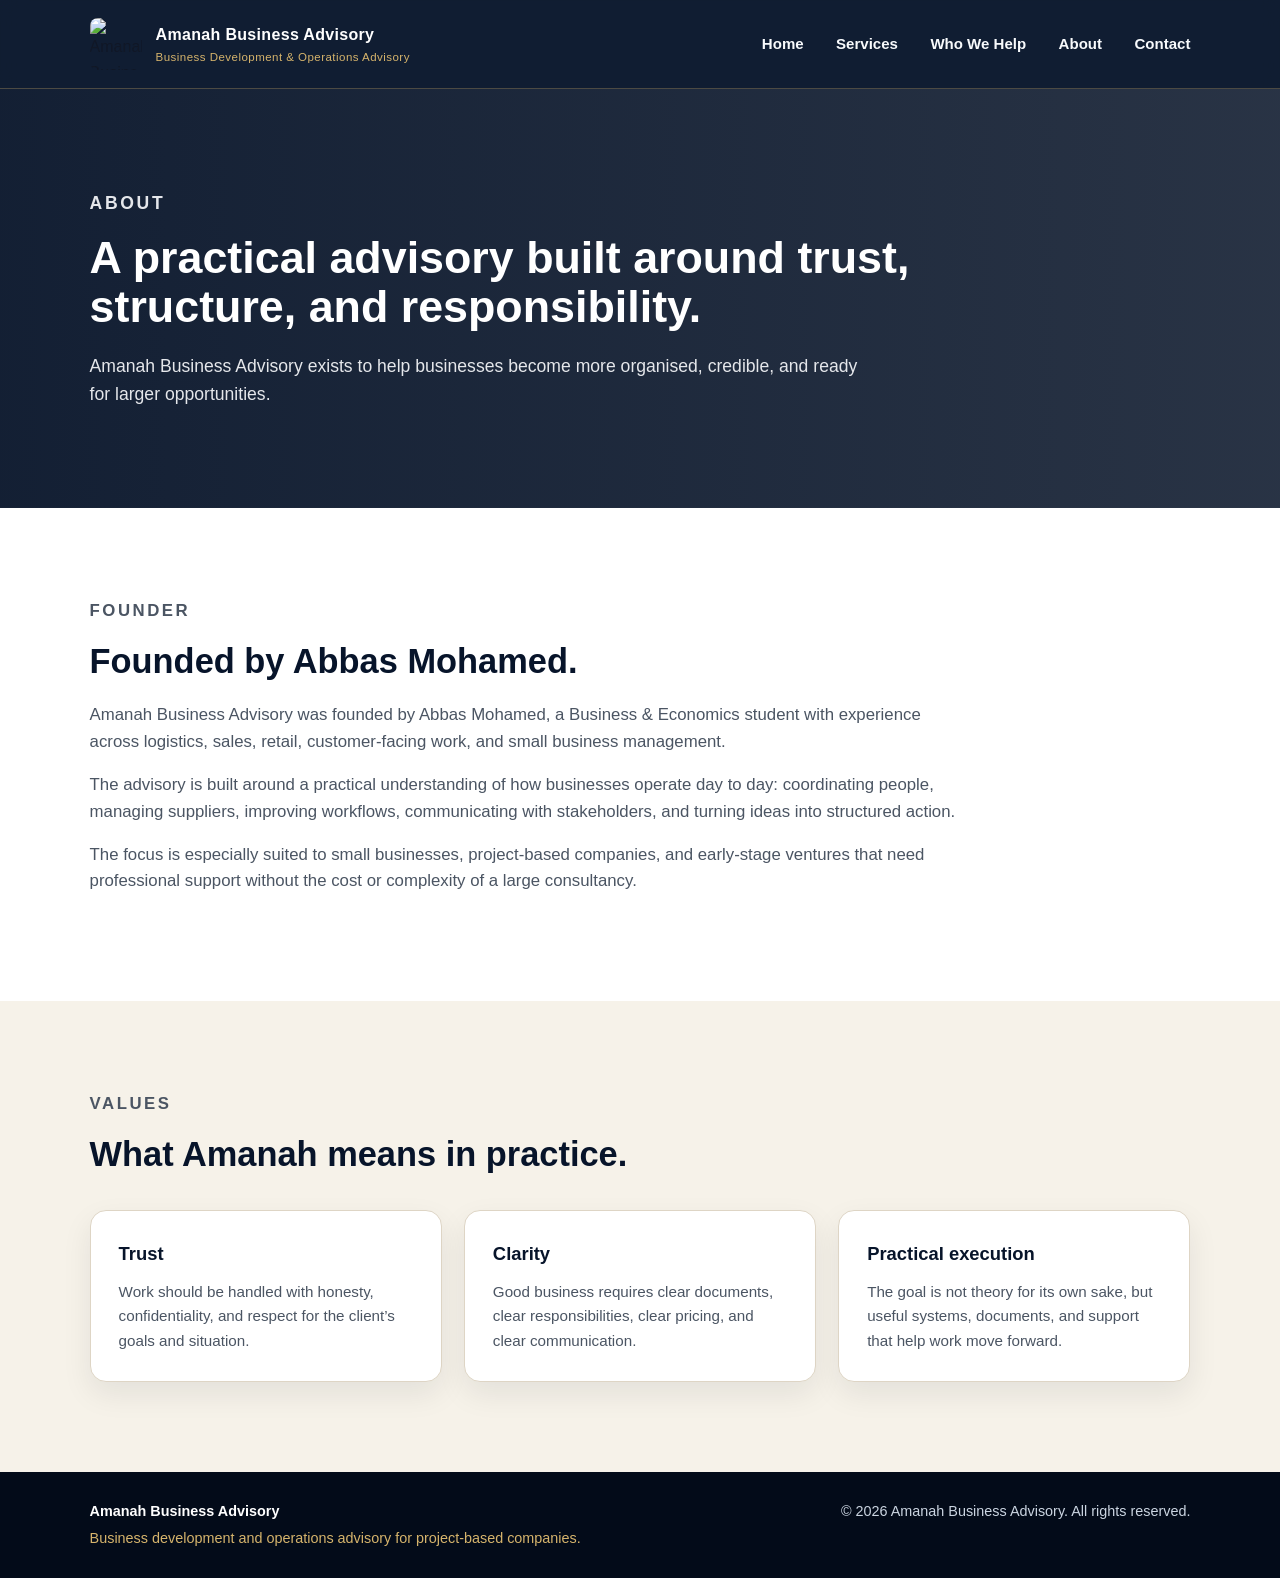
==== about.html @ 637ffdd8 "Add files via upload" ====
<!DOCTYPE html>
<html lang="en">
<head>
  <meta charset="UTF-8" />
  <meta name="viewport" content="width=device-width, initial-scale=1.0" />
  <title>About | Amanah Business Advisory</title>
  <link rel="stylesheet" href="style.css" />
</head>

<body>

<header class="navbar">
  <a href="index.html" class="brand">
    <img src="assets/logo.png" alt="Amanah Business Advisory logo" class="nav-logo" />
    <div class="brand-text">
      <span>Amanah Business Advisory</span>
      <small>Business Development & Operations Advisory</small>
    </div>
  </a>

  <nav>
    <a href="index.html">Home</a>
    <a href="services.html">Services</a>
    <a href="who-we-help.html">Who We Help</a>
    <a href="about.html">About</a>
    <a href="contact.html">Contact</a>
  </nav>
</header>

<main>

  <section class="page-hero">
    <p class="eyebrow">About</p>
    <h1>A practical advisory built around trust, structure, and responsibility.</h1>
    <p>
      Amanah Business Advisory exists to help businesses become more organised, credible,
      and ready for larger opportunities.
    </p>
  </section>

  <section class="section white">
    <p class="section-label">Founder</p>
    <h2>Founded by Abbas Mohamed.</h2>

    <p>
      Amanah Business Advisory was founded by Abbas Mohamed, a Business & Economics student with
      experience across logistics, sales, retail, customer-facing work, and small business management.
    </p>

    <p>
      The advisory is built around a practical understanding of how businesses operate day to day:
      coordinating people, managing suppliers, improving workflows, communicating with stakeholders,
      and turning ideas into structured action.
    </p>

    <p>
      The focus is especially suited to small businesses, project-based companies, and early-stage ventures
      that need professional support without the cost or complexity of a large consultancy.
    </p>
  </section>

  <section class="section">
    <p class="section-label">Values</p>
    <h2>What Amanah means in practice.</h2>

    <div class="cards three">
      <article class="card">
        <h3>Trust</h3>
        <p>
          Work should be handled with honesty, confidentiality, and respect for the client’s goals and situation.
        </p>
      </article>

      <article class="card">
        <h3>Clarity</h3>
        <p>
          Good business requires clear documents, clear responsibilities, clear pricing, and clear communication.
        </p>
      </article>

      <article class="card">
        <h3>Practical execution</h3>
        <p>
          The goal is not theory for its own sake, but useful systems, documents, and support that help work move forward.
        </p>
      </article>
    </div>
  </section>

</main>

<footer>
  <div>
    <strong>Amanah Business Advisory</strong>
    <span>Business development and operations advisory for project-based companies.</span>
  </div>
  <p>© 2026 Amanah Business Advisory. All rights reserved.</p>
</footer>

</body>
</html>
---- style.css ----
* {
  margin: 0;
  padding: 0;
  box-sizing: border-box;
}

html {
  scroll-behavior: smooth;
}

body {
  font-family: Arial, Helvetica, sans-serif;
  background: #f6f2e9;
  color: #111827;
  line-height: 1.6;
}

/* NAVBAR */

.navbar {
  width: 100%;
  padding: 18px 7%;
  display: flex;
  justify-content: space-between;
  align-items: center;
  background: rgba(7, 20, 42, 0.96);
  border-bottom: 1px solid rgba(214, 180, 108, 0.3);
  position: sticky;
  top: 0;
  z-index: 20;
  backdrop-filter: blur(12px);
}

.brand {
  display: flex;
  align-items: center;
  gap: 14px;
  text-decoration: none;
  cursor: pointer;
}

.brand,
.brand:hover,
.brand:visited,
.brand:active {
  text-decoration: none;
  color: inherit;
}

.nav-logo {
  width: 52px;
  height: 52px;
  object-fit: contain;
  border-radius: 8px;
}

.brand-text span {
  display: block;
  font-weight: 800;
  color: #ffffff;
  font-size: 1rem;
  letter-spacing: 0.02em;
}

.brand-text small {
  display: block;
  color: #d6b46c;
  font-size: 0.72rem;
  letter-spacing: 0.04em;
}

nav a {
  margin-left: 28px;
  text-decoration: none;
  color: #f8fafc;
  font-size: 0.94rem;
  font-weight: 600;
}

nav a:hover {
  color: #d6b46c;
}

/* HERO */

.hero {
  min-height: 88vh;
  padding: 120px 7%;
  background:
    linear-gradient(90deg, rgba(7, 20, 42, 0.94) 0%, rgba(7, 20, 42, 0.86) 45%, rgba(7, 20, 42, 0.55) 100%),
    url("assets/background.png");
  background-size: cover;
  background-position: center;
  color: #ffffff;
  display: flex;
  align-items: center;
}

.hero-content {
  max-width: 920px;
}

.eyebrow,
.section-label {
  text-transform: uppercase;
  letter-spacing: 0.15em;
  font-size: 0.75rem;
  color: #c99a42;
  font-weight: 800;
  margin-bottom: 16px;
}

.section-label.light {
  color: #d6b46c;
}

.hero h1 {
  font-size: 3.35rem;
  line-height: 1.08;
  max-width: 980px;
  margin-bottom: 24px;
  color: #ffffff;
}

.hero-text {
  font-size: 1.15rem;
  color: #e5e7eb;
  max-width: 760px;
  margin-bottom: 34px;
}

/* PAGE HERO */

.page-hero {
  padding: 100px 7%;
  background:
    linear-gradient(90deg, rgba(7, 20, 42, 0.95), rgba(7, 20, 42, 0.86)),
    url("assets/background.png");
  background-size: cover;
  background-position: center;
  color: white;
}

.page-hero h1 {
  max-width: 900px;
  font-size: 2.8rem;
  line-height: 1.1;
  margin-bottom: 20px;
}

.page-hero p {
  max-width: 780px;
  color: #e5e7eb;
  font-size: 1.1rem;
}

/* BUTTONS */

.hero-buttons,
.contact-links {
  display: flex;
  gap: 14px;
  flex-wrap: wrap;
}

.btn {
  display: inline-block;
  padding: 13px 22px;
  border-radius: 8px;
  text-decoration: none;
  font-weight: 800;
  transition: 0.2s ease;
}

.btn.primary {
  background: #c99a42;
  color: #ffffff;
}

.btn.primary:hover {
  background: #aa7d2d;
}

.btn.secondary {
  border: 1px solid #d6b46c;
  color: #ffffff;
}

.btn.secondary:hover {
  background: rgba(255, 255, 255, 0.08);
}

.btn.dark {
  background: #07142a;
  color: white;
}

.btn.dark:hover {
  background: #13213d;
}

/* SECTIONS */

.section {
  padding: 90px 7%;
}

.section h2 {
  font-size: 2.15rem;
  line-height: 1.2;
  color: #07142a;
  max-width: 900px;
  margin-bottom: 20px;
}

.section p {
  max-width: 880px;
  color: #4b5563;
  font-size: 1.05rem;
  margin-bottom: 16px;
}

.white {
  background: #ffffff;
}

/* CARDS */

.cards {
  display: grid;
  gap: 22px;
  margin-top: 34px;
}

.cards.three {
  grid-template-columns: repeat(3, 1fr);
}

.cards.two {
  grid-template-columns: repeat(2, 1fr);
}

.card {
  background: #ffffff;
  padding: 28px;
  border-radius: 16px;
  border: 1px solid #ded5c5;
  box-shadow: 0 12px 30px rgba(7, 20, 42, 0.08);
}

.card-number {
  display: inline-block;
  color: #c99a42;
  font-weight: 900;
  margin-bottom: 12px;
}

.card h3 {
  color: #07142a;
  font-size: 1.15rem;
  margin-bottom: 12px;
}

.card p {
  font-size: 0.95rem;
  margin-bottom: 0;
}

/* SERVICE BLOCKS */

.service-block {
  padding: 42px 0;
  border-bottom: 1px solid #ded5c5;
}

.service-block:last-child {
  border-bottom: none;
}

.service-block h2 {
  margin-bottom: 12px;
}

.check-list {
  list-style: none;
  margin-top: 20px;
  display: grid;
  gap: 10px;
}

.check-list li {
  color: #374151;
  font-weight: 600;
}

.check-list li::before {
  content: "✓";
  color: #c99a42;
  font-weight: 900;
  margin-right: 10px;
}

/* APPROACH */

.dark-cta {
  background: #07142a;
  color: white;
}

.dark-cta h2 {
  color: white;
}

.dark-cta p {
  color: #e5e7eb;
  margin-bottom: 26px;
}

/* DELIVERABLE GRID */

.deliverable-grid {
  margin-top: 32px;
  display: grid;
  grid-template-columns: repeat(3, 1fr);
  gap: 14px;
}

.deliverable-grid div {
  background: rgba(255, 255, 255, 0.06);
  color: #ffffff;
  padding: 18px;
  border-radius: 10px;
  border: 1px solid rgba(214, 180, 108, 0.35);
  font-weight: 700;
}

.light-grid div {
  background: #f6f2e9;
  color: #07142a;
  border: 1px solid #ded5c5;
}

/* CONTACT */

.contact-page {
  min-height: 50vh;
}

.contact-card {
  max-width: 760px;
  padding: 40px;
  background: #f6f2e9;
  border: 1px solid #ded5c5;
  border-radius: 16px;
}

.small-note {
  margin-top: 20px;
  color: #6b7280 !important;
  font-size: 0.9rem !important;
}

/* FOOTER */

footer {
  padding: 28px 7%;
  background: #030b19;
  color: #cbd5e1;
  display: flex;
  justify-content: space-between;
  gap: 24px;
  flex-wrap: wrap;
  font-size: 0.9rem;
}

footer div {
  display: flex;
  flex-direction: column;
  gap: 4px;
}

footer strong {
  color: #ffffff;
}

footer span {
  color: #d6b46c;
}

/* RESPONSIVE */

@media (max-width: 1000px) {
  .cards.three,
  .cards.two,
  .deliverable-grid {
    grid-template-columns: 1fr 1fr;
  }

  .hero h1 {
    font-size: 2.6rem;
  }
}

@media (max-width: 760px) {
  .navbar {
    flex-direction: column;
    align-items: flex-start;
    gap: 18px;
  }

  nav a {
    margin-left: 0;
    margin-right: 18px;
  }

  .hero {
    padding: 90px 6%;
    min-height: 76vh;
  }

  .section,
  .page-hero {
    padding: 70px 6%;
  }

  .hero h1,
  .page-hero h1 {
    font-size: 2.1rem;
  }

  .cards.three,
  .cards.two,
  .deliverable-grid,
  .contact-layout {
  grid-template-columns: 1fr;
}

  .brand-text small {
    display: none;
  }

  .nav-logo {
    width: 46px;
    height: 46px;
  }

  .contact-card {
    padding: 28px;
  }
}

/* PRICING */

.pricing {
  background: #ffffff;
}

.pricing-note {
  margin-top: 28px;
  padding: 20px;
  background: #f6f2e9;
  border-left: 4px solid #c99a42;
  border-radius: 8px;
  font-weight: 600;
}

/* CONTACT FORM */

.contact-layout {
  display: grid;
  grid-template-columns: 1.3fr 0.7fr;
  gap: 34px;
  align-items: start;
}

.contact-form {
  margin-top: 28px;
  display: grid;
  gap: 14px;
}

.contact-form label {
  font-weight: 700;
  color: #07142a;
  font-size: 0.95rem;
}

.contact-form input,
.contact-form select,
.contact-form textarea {
  width: 100%;
  padding: 13px 14px;
  border: 1px solid #d6cabb;
  border-radius: 8px;
  font-size: 1rem;
  font-family: inherit;
  background: #ffffff;
  color: #111827;
}

.contact-form input:focus,
.contact-form select:focus,
.contact-form textarea:focus {
  outline: none;
  border-color: #c99a42;
  box-shadow: 0 0 0 3px rgba(201, 154, 66, 0.18);
}

.form-button {
  border: none;
  cursor: pointer;
  margin-top: 10px;
  width: fit-content;
}

.contact-info {
  background: #07142a;
  color: #ffffff;
  padding: 32px;
  border-radius: 16px;
}

.contact-info h3 {
  font-size: 1.35rem;
  margin-bottom: 14px;
}

.contact-info p {
  color: #d1d5db;
  margin-bottom: 16px;
}

.contact-info ul {
  margin-left: 18px;
  margin-bottom: 24px;
}

.contact-info li {
  margin-bottom: 8px;
  color: #e5e7eb;
}

.info-box {
  padding: 18px;
  border: 1px solid rgba(214, 180, 108, 0.35);
  border-radius: 12px;
  margin-top: 16px;
  background: rgba(255, 255, 255, 0.04);
}

.info-box strong {
  color: #d6b46c;
}

.info-box p {
  font-size: 0.95rem;
  margin-top: 8px;
  margin-bottom: 0;
}

.text-link {
  color: #d6b46c;
  font-weight: 700;
  text-decoration: none;
}

.text-link:hover {
  text-decoration: underline;
}

.footer-links a {
  color: #d6b46c;
  text-decoration: none;
  font-weight: 700;
}

.footer-links a:hover {
  text-decoration: underline;
}

.legal-text h2 {
  margin-top: 28px;
  margin-bottom: 10px;
  font-size: 1.45rem;
}

.legal-text h2:first-child {
  margin-top: 0;
}
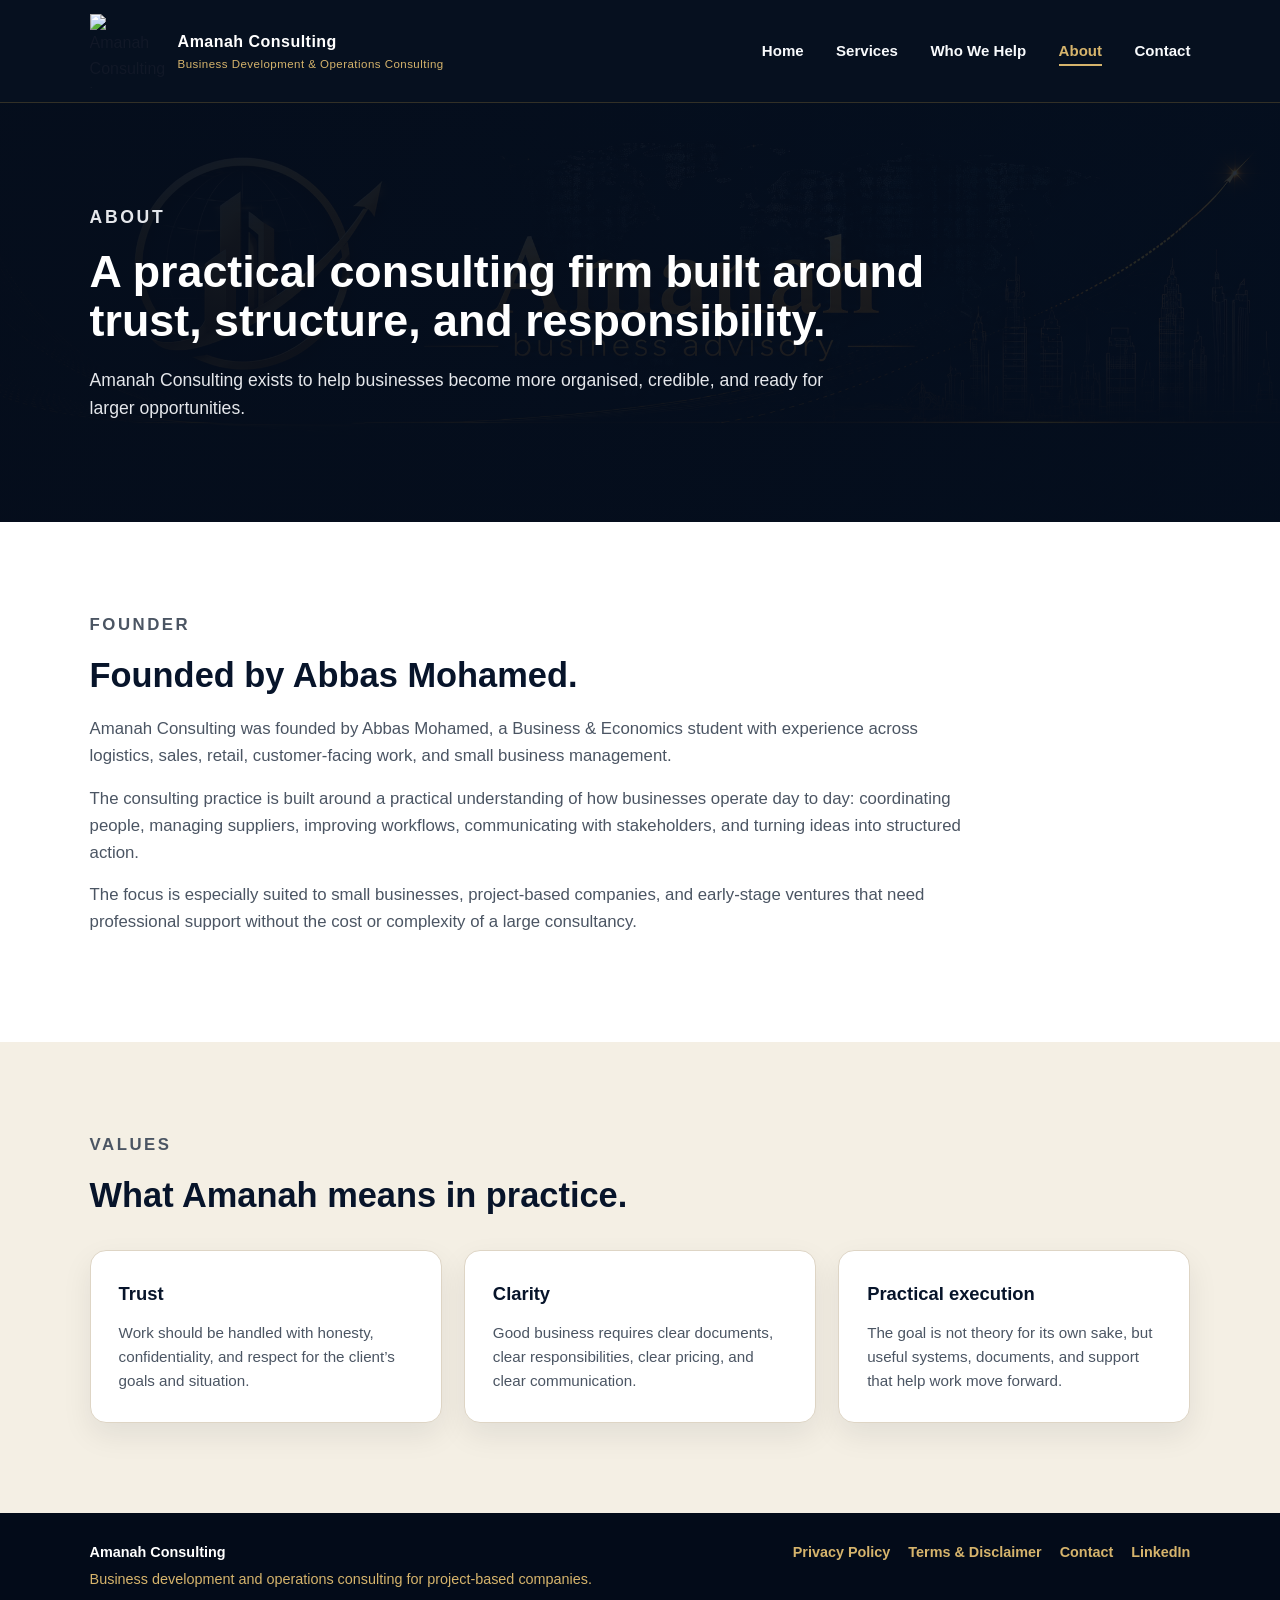
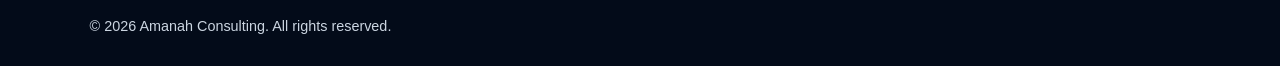
==== commit 886bdda4: "Add files via upload" ====
--- a/about.html
+++ b/about.html
@@ -3,18 +3,25 @@
 <head>
   <meta charset="UTF-8" />
   <meta name="viewport" content="width=device-width, initial-scale=1.0" />
-  <title>About | Amanah Business Advisory</title>
+
+  <title>About | Amanah Consulting</title>
+
+  <link rel="icon" type="image/jpeg" href="assets/logo-no-background.jpeg?v=3" />
+  <link rel="shortcut icon" type="image/jpeg" href="assets/logo-no-background.jpeg?v=3" />
+  <link rel="apple-touch-icon" href="assets/logo-no-background.jpeg?v=3" />
+
   <link rel="stylesheet" href="style.css" />
 </head>
 
 <body>
 
 <header class="navbar">
-  <a href="index.html" class="brand">
-    <img src="assets/logo.png" alt="Amanah Business Advisory logo" class="nav-logo" />
+  <a href="index.html" class="brand" aria-label="Amanah Consulting home">
+    <img src="assets/logo.jpeg" alt="Amanah Consulting logo" class="nav-logo" />
+
     <div class="brand-text">
-      <span>Amanah Business Advisory</span>
-      <small>Business Development & Operations Advisory</small>
+      <span>Amanah Consulting</span>
+      <small>Business Development & Operations Consulting</small>
     </div>
   </a>
 
@@ -22,7 +29,7 @@
     <a href="index.html">Home</a>
     <a href="services.html">Services</a>
     <a href="who-we-help.html">Who We Help</a>
-    <a href="about.html">About</a>
+    <a href="about.html" class="active">About</a>
     <a href="contact.html">Contact</a>
   </nav>
 </header>
@@ -31,24 +38,27 @@
 
   <section class="page-hero">
     <p class="eyebrow">About</p>
-    <h1>A practical advisory built around trust, structure, and responsibility.</h1>
+
+    <h1>A practical consulting firm built around trust, structure, and responsibility.</h1>
+
     <p>
-      Amanah Business Advisory exists to help businesses become more organised, credible,
+      Amanah Consulting exists to help businesses become more organised, credible,
       and ready for larger opportunities.
     </p>
   </section>
 
   <section class="section white">
     <p class="section-label">Founder</p>
+
     <h2>Founded by Abbas Mohamed.</h2>
 
     <p>
-      Amanah Business Advisory was founded by Abbas Mohamed, a Business & Economics student with
-      experience across logistics, sales, retail, customer-facing work, and small business management.
+      Amanah Consulting was founded by Abbas Mohamed, a Business & Economics student with experience
+      across logistics, sales, retail, customer-facing work, and small business management.
     </p>
 
     <p>
-      The advisory is built around a practical understanding of how businesses operate day to day:
+      The consulting practice is built around a practical understanding of how businesses operate day to day:
       coordinating people, managing suppliers, improving workflows, communicating with stakeholders,
       and turning ideas into structured action.
     </p>
@@ -61,6 +71,7 @@
 
   <section class="section">
     <p class="section-label">Values</p>
+
     <h2>What Amanah means in practice.</h2>
 
     <div class="cards three">
@@ -91,10 +102,18 @@
 
 <footer>
   <div>
-    <strong>Amanah Business Advisory</strong>
-    <span>Business development and operations advisory for project-based companies.</span>
+    <strong>Amanah Consulting</strong>
+    <span>Business development and operations consulting for project-based companies.</span>
   </div>
-  <p>© 2026 Amanah Business Advisory. All rights reserved.</p>
+
+  <div class="footer-links">
+    <a href="privacy.html">Privacy Policy</a>
+    <a href="terms.html">Terms & Disclaimer</a>
+    <a href="contact.html">Contact</a>
+    <a href="https://www.linkedin.com/in/abas-mohamed-03a76428b" target="_blank">LinkedIn</a>
+  </div>
+
+  <p>© 2026 Amanah Consulting. All rights reserved.</p>
 </footer>
 
 </body>
--- a/style.css
+++ b/style.css
@@ -10,7 +10,7 @@
 
 body {
   font-family: Arial, Helvetica, sans-serif;
-  background: #f6f2e9;
+  background: #f4efe4;
   color: #111827;
   line-height: 1.6;
 }
@@ -19,24 +19,46 @@
 
 .navbar {
   width: 100%;
-  padding: 18px 7%;
+  padding: 14px 7%;
   display: flex;
   justify-content: space-between;
   align-items: center;
-  background: rgba(7, 20, 42, 0.96);
-  border-bottom: 1px solid rgba(214, 180, 108, 0.3);
+  background: #06101f;
+  border-bottom: 1px solid rgba(205, 158, 70, 0.22);
   position: sticky;
   top: 0;
   z-index: 20;
   backdrop-filter: blur(12px);
 }
 
+.home-navbar {
+  position: absolute;
+  top: 0;
+  left: 0;
+  background: rgba(6, 16, 31, 0.86);
+  border-bottom: 1px solid rgba(205, 158, 70, 0.18);
+}
+
+.nav-logo {
+  width: 74px;
+  height: 74px;
+  object-fit: contain;
+  display: block;
+  flex-shrink: 0;
+  border-radius: 0;
+  background: #06101f;
+  padding: 0;
+  box-shadow: none;
+  filter: none;
+}
+
 .brand {
   display: flex;
   align-items: center;
   gap: 14px;
   text-decoration: none;
   cursor: pointer;
+  min-width: 270px;
 }
 
 .brand,
@@ -48,10 +70,12 @@
 }
 
 .nav-logo {
-  width: 52px;
-  height: 52px;
+  width: 74px;
+  height: 74px;
   object-fit: contain;
-  border-radius: 8px;
+  display: block;
+  flex-shrink: 0;
+
 }
 
 .brand-text span {
@@ -59,7 +83,7 @@
   font-weight: 800;
   color: #ffffff;
   font-size: 1rem;
-  letter-spacing: 0.02em;
+  letter-spacing: 0.03em;
 }
 
 .brand-text small {
@@ -74,70 +98,158 @@
   text-decoration: none;
   color: #f8fafc;
   font-size: 0.94rem;
-  font-weight: 600;
+  font-weight: 700;
+  position: relative;
+  transition: color 0.2s ease;
 }
 
 nav a:hover {
   color: #d6b46c;
 }
 
-/* HERO */
-
-.hero {
-  min-height: 88vh;
-  padding: 120px 7%;
+nav a::after {
+  content: "";
+  position: absolute;
+  left: 0;
+  bottom: -7px;
+  width: 0;
+  height: 2px;
+  background: #d6b46c;
+  transition: width 0.25s ease;
+}
+
+nav a:hover::after {
+  width: 100%;
+}
+
+nav a.active {
+  color: #d6b46c;
+}
+
+nav a.active::after {
+  width: 100%;
+}
+
+/* HOME HERO */
+
+.home-hero {
+  min-height: 100vh;
+  position: relative;
   background:
-    linear-gradient(90deg, rgba(7, 20, 42, 0.94) 0%, rgba(7, 20, 42, 0.86) 45%, rgba(7, 20, 42, 0.55) 100%),
+    linear-gradient(90deg, rgba(5, 13, 27, 0.18) 0%, rgba(5, 13, 27, 0.28) 42%, rgba(5, 13, 27, 0.14) 100%),
     url("assets/background.png");
   background-size: cover;
   background-position: center;
+  background-repeat: no-repeat;
   color: #ffffff;
   display: flex;
   align-items: center;
-}
-
-.hero-content {
-  max-width: 920px;
-}
-
-.eyebrow,
-.section-label {
+  padding: 135px 7% 125px;
+  overflow: hidden;
+}
+
+.home-hero::before {
+  content: "";
+  position: absolute;
+  inset: 0;
+  background: linear-gradient(180deg, rgba(5, 13, 27, 0.06), rgba(5, 13, 27, 0.30));
+  pointer-events: none;
+}
+
+.home-hero-content {
+  position: relative;
+  z-index: 2;
+  max-width: 720px;
+}
+
+.clean-hero-content {
+  margin-top: 80px;
+}
+
+.home-kicker {
+  color: #d6b46c;
+  font-size: 0.78rem;
   text-transform: uppercase;
-  letter-spacing: 0.15em;
-  font-size: 0.75rem;
-  color: #c99a42;
+  letter-spacing: 0.24em;
   font-weight: 800;
-  margin-bottom: 16px;
-}
-
-.section-label.light {
-  color: #d6b46c;
-}
-
-.hero h1 {
-  font-size: 3.35rem;
-  line-height: 1.08;
-  max-width: 980px;
-  margin-bottom: 24px;
+  margin-bottom: 50px;
+}
+
+.home-tagline {
   color: #ffffff;
-}
-
-.hero-text {
-  font-size: 1.15rem;
-  color: #e5e7eb;
-  max-width: 760px;
-  margin-bottom: 34px;
-}
-
-/* PAGE HERO */
+  font-size: 1.05rem;
+  text-transform: uppercase;
+  letter-spacing: 0.22em;
+  line-height: 1.7;
+  margin-bottom: 42px;
+}
+
+.home-description {
+  max-width: 940px;
+  color: #f3f4f6;
+  font-size: 1.08rem;
+  line-height: 1.85;
+  margin-bottom: 0;
+  font-weight: 500;
+}
+
+/* HERO BUTTON */
+
+.hero-outline-btn {
+  display: inline-flex;
+  align-items: center;
+  gap: 18px;
+  padding: 16px 28px;
+  border: 1px solid #d6b46c;
+  color: #d6b46c;
+  background: rgba(5, 13, 27, 0.28);
+  text-decoration: none;
+  text-transform: uppercase;
+  letter-spacing: 0.14em;
+  font-size: 0.82rem;
+  font-weight: 800;
+  transition: all 0.25s ease;
+  cursor: pointer;
+  position: relative;
+  z-index: 5;
+}
+
+.hero-outline-btn:hover {
+  background: #d6b46c;
+  color: #07142a;
+  transform: translateY(-3px);
+  box-shadow: 0 12px 30px rgba(214, 180, 108, 0.24);
+}
+
+.hero-outline-btn:active {
+  transform: translateY(0);
+  box-shadow: 0 6px 16px rgba(214, 180, 108, 0.18);
+}
+
+.hero-outline-btn span {
+  font-size: 1.3rem;
+  transition: transform 0.25s ease;
+}
+
+.hero-outline-btn:hover span {
+  transform: translateX(6px);
+}
+
+.hero-button-lower {
+  margin-top: 48px;
+}
+
+/* STANDARD HERO FOR OTHER PAGES */
 
 .page-hero {
   padding: 100px 7%;
   background:
-    linear-gradient(90deg, rgba(7, 20, 42, 0.95), rgba(7, 20, 42, 0.86)),
+    linear-gradient(90deg, rgba(5, 13, 27, 0.96), rgba(5, 13, 27, 0.86)),
     url("assets/background.png");
   background-size: cover;
   background-position: center;
+  background-repeat: no-repeat;
+  background-color: #050d1b;
   color: white;
 }
 
@@ -169,7 +281,8 @@
   border-radius: 8px;
   text-decoration: none;
   font-weight: 800;
-  transition: 0.2s ease;
+  transition: all 0.25s ease;
+  cursor: pointer;
 }
 
 .btn.primary {
@@ -178,7 +291,15 @@
 }
 
 .btn.primary:hover {
-  background: #aa7d2d;
+  background: #d6b46c;
+  color: #07142a;
+  transform: translateY(-2px);
+  box-shadow: 0 10px 24px rgba(201, 154, 66, 0.24);
+}
+
+.btn.primary:active {
+  transform: translateY(0);
+  box-shadow: none;
 }
 
 .btn.secondary {
@@ -188,6 +309,7 @@
 
 .btn.secondary:hover {
   background: rgba(255, 255, 255, 0.08);
+  transform: translateY(-2px);
 }
 
 .btn.dark {
@@ -197,6 +319,7 @@
 
 .btn.dark:hover {
   background: #13213d;
+  transform: translateY(-2px);
 }
 
 /* SECTIONS */
@@ -224,6 +347,20 @@
   background: #ffffff;
 }
 
+.eyebrow,
+.section-label {
+  text-transform: uppercase;
+  letter-spacing: 0.15em;
+  font-size: 0.75rem;
+  color: #b88735;
+  font-weight: 800;
+  margin-bottom: 16px;
+}
+
+.section-label.light {
+  color: #d6b46c;
+}
+
 /* CARDS */
 
 .cards {
@@ -246,11 +383,17 @@
   border-radius: 16px;
   border: 1px solid #ded5c5;
   box-shadow: 0 12px 30px rgba(7, 20, 42, 0.08);
+  transition: all 0.25s ease;
+}
+
+.card:hover {
+  transform: translateY(-4px);
+  box-shadow: 0 18px 38px rgba(7, 20, 42, 0.12);
 }
 
 .card-number {
   display: inline-block;
-  color: #c99a42;
+  color: #b88735;
   font-weight: 900;
   margin-bottom: 12px;
 }
@@ -266,44 +409,10 @@
   margin-bottom: 0;
 }
 
-/* SERVICE BLOCKS */
-
-.service-block {
-  padding: 42px 0;
-  border-bottom: 1px solid #ded5c5;
-}
-
-.service-block:last-child {
-  border-bottom: none;
-}
-
-.service-block h2 {
-  margin-bottom: 12px;
-}
-
-.check-list {
-  list-style: none;
-  margin-top: 20px;
-  display: grid;
-  gap: 10px;
-}
-
-.check-list li {
-  color: #374151;
-  font-weight: 600;
-}
-
-.check-list li::before {
-  content: "✓";
-  color: #c99a42;
-  font-weight: 900;
-  margin-right: 10px;
-}
-
-/* APPROACH */
+/* CTA */
 
 .dark-cta {
-  background: #07142a;
+  background: #050d1b;
   color: white;
 }
 
@@ -314,50 +423,6 @@
 .dark-cta p {
   color: #e5e7eb;
   margin-bottom: 26px;
-}
-
-/* DELIVERABLE GRID */
-
-.deliverable-grid {
-  margin-top: 32px;
-  display: grid;
-  grid-template-columns: repeat(3, 1fr);
-  gap: 14px;
-}
-
-.deliverable-grid div {
-  background: rgba(255, 255, 255, 0.06);
-  color: #ffffff;
-  padding: 18px;
-  border-radius: 10px;
-  border: 1px solid rgba(214, 180, 108, 0.35);
-  font-weight: 700;
-}
-
-.light-grid div {
-  background: #f6f2e9;
-  color: #07142a;
-  border: 1px solid #ded5c5;
-}
-
-/* CONTACT */
-
-.contact-page {
-  min-height: 50vh;
-}
-
-.contact-card {
-  max-width: 760px;
-  padding: 40px;
-  background: #f6f2e9;
-  border: 1px solid #ded5c5;
-  border-radius: 16px;
-}
-
-.small-note {
-  margin-top: 20px;
-  color: #6b7280 !important;
-  font-size: 0.9rem !important;
 }
 
 /* FOOTER */
@@ -387,17 +452,29 @@
   color: #d6b46c;
 }
 
+.footer-links {
+  display: flex;
+  flex-direction: row;
+  gap: 18px;
+  flex-wrap: wrap;
+}
+
+.footer-links a {
+  color: #d6b46c;
+  text-decoration: none;
+  font-weight: 700;
+}
+
+.footer-links a:hover {
+  text-decoration: underline;
+}
+
 /* RESPONSIVE */
 
 @media (max-width: 1000px) {
   .cards.three,
-  .cards.two,
-  .deliverable-grid {
+  .cards.two {
     grid-template-columns: 1fr 1fr;
-  }
-
-  .hero h1 {
-    font-size: 2.6rem;
   }
 }
 
@@ -408,14 +485,34 @@
     gap: 18px;
   }
 
+  .home-navbar {
+    position: sticky;
+    background: rgba(7, 20, 42, 0.96);
+  }
+
   nav a {
     margin-left: 0;
     margin-right: 18px;
   }
 
-  .hero {
-    padding: 90px 6%;
-    min-height: 76vh;
+  .home-hero {
+    min-height: 92vh;
+    padding: 110px 6% 70px;
+    background-size: cover;
+    background-position: center;
+  }
+
+  .clean-hero-content {
+    margin-top: 40px;
+  }
+
+  .home-tagline {
+    font-size: 0.85rem;
+    letter-spacing: 0.16em;
+  }
+
+  .home-description {
+    font-size: 0.98rem;
   }
 
   .section,
@@ -423,167 +520,25 @@
     padding: 70px 6%;
   }
 
-  .hero h1,
   .page-hero h1 {
     font-size: 2.1rem;
   }
 
   .cards.three,
-  .cards.two,
-  .deliverable-grid,
-  .contact-layout {
-  grid-template-columns: 1fr;
-}
+  .cards.two {
+    grid-template-columns: 1fr;
+  }
+
+  .brand {
+    min-width: auto;
+  }
 
   .brand-text small {
     display: none;
   }
 
   .nav-logo {
-    width: 46px;
-    height: 46px;
-  }
-
-  .contact-card {
-    padding: 28px;
-  }
-}
-
-/* PRICING */
-
-.pricing {
-  background: #ffffff;
-}
-
-.pricing-note {
-  margin-top: 28px;
-  padding: 20px;
-  background: #f6f2e9;
-  border-left: 4px solid #c99a42;
-  border-radius: 8px;
-  font-weight: 600;
-}
-
-/* CONTACT FORM */
-
-.contact-layout {
-  display: grid;
-  grid-template-columns: 1.3fr 0.7fr;
-  gap: 34px;
-  align-items: start;
-}
-
-.contact-form {
-  margin-top: 28px;
-  display: grid;
-  gap: 14px;
-}
-
-.contact-form label {
-  font-weight: 700;
-  color: #07142a;
-  font-size: 0.95rem;
-}
-
-.contact-form input,
-.contact-form select,
-.contact-form textarea {
-  width: 100%;
-  padding: 13px 14px;
-  border: 1px solid #d6cabb;
-  border-radius: 8px;
-  font-size: 1rem;
-  font-family: inherit;
-  background: #ffffff;
-  color: #111827;
-}
-
-.contact-form input:focus,
-.contact-form select:focus,
-.contact-form textarea:focus {
-  outline: none;
-  border-color: #c99a42;
-  box-shadow: 0 0 0 3px rgba(201, 154, 66, 0.18);
-}
-
-.form-button {
-  border: none;
-  cursor: pointer;
-  margin-top: 10px;
-  width: fit-content;
-}
-
-.contact-info {
-  background: #07142a;
-  color: #ffffff;
-  padding: 32px;
-  border-radius: 16px;
-}
-
-.contact-info h3 {
-  font-size: 1.35rem;
-  margin-bottom: 14px;
-}
-
-.contact-info p {
-  color: #d1d5db;
-  margin-bottom: 16px;
-}
-
-.contact-info ul {
-  margin-left: 18px;
-  margin-bottom: 24px;
-}
-
-.contact-info li {
-  margin-bottom: 8px;
-  color: #e5e7eb;
-}
-
-.info-box {
-  padding: 18px;
-  border: 1px solid rgba(214, 180, 108, 0.35);
-  border-radius: 12px;
-  margin-top: 16px;
-  background: rgba(255, 255, 255, 0.04);
-}
-
-.info-box strong {
-  color: #d6b46c;
-}
-
-.info-box p {
-  font-size: 0.95rem;
-  margin-top: 8px;
-  margin-bottom: 0;
-}
-
-.text-link {
-  color: #d6b46c;
-  font-weight: 700;
-  text-decoration: none;
-}
-
-.text-link:hover {
-  text-decoration: underline;
-}
-
-.footer-links a {
-  color: #d6b46c;
-  text-decoration: none;
-  font-weight: 700;
-}
-
-.footer-links a:hover {
-  text-decoration: underline;
-}
-
-.legal-text h2 {
-  margin-top: 28px;
-  margin-bottom: 10px;
-  font-size: 1.45rem;
-}
-
-.legal-text h2:first-child {
-  margin-top: 0;
+    width: 56px;
+    height: 56px;
+  }
 }
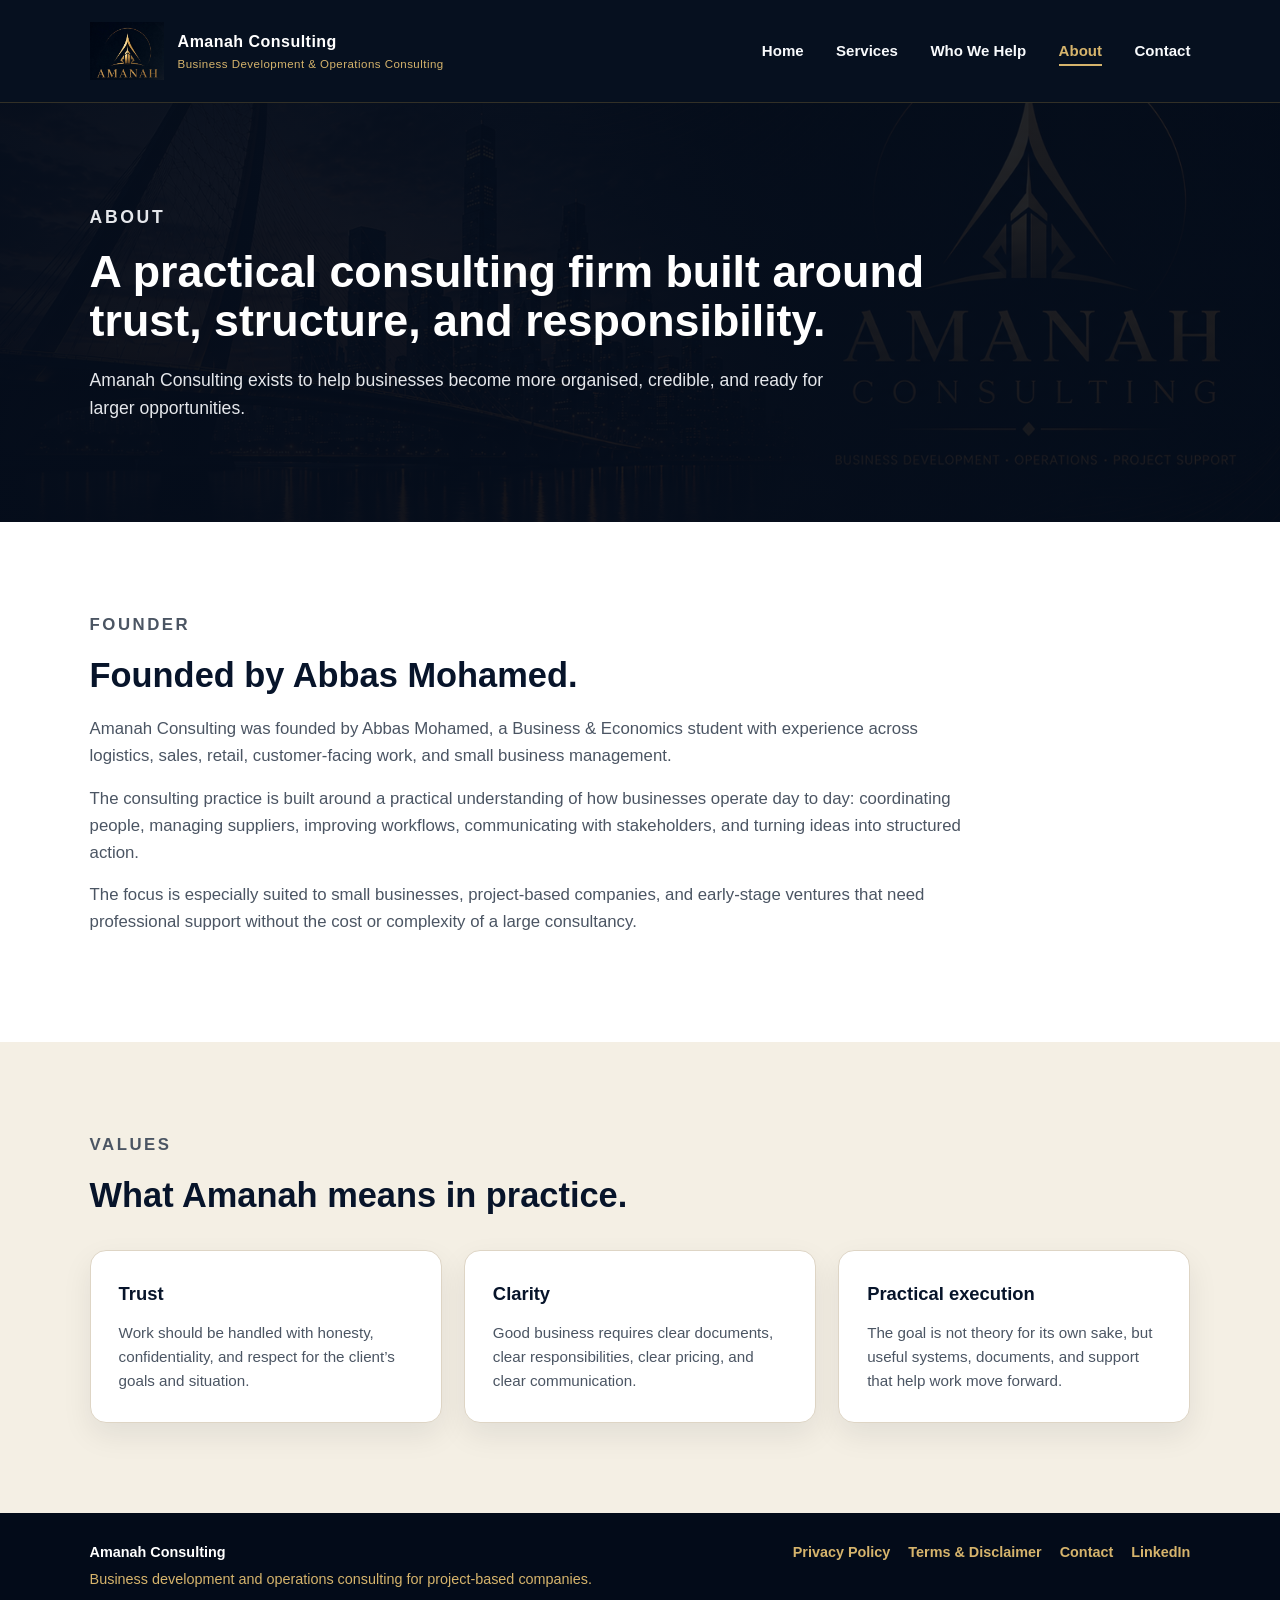
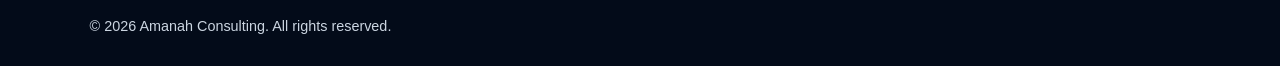
==== commit f6cb141e: "Add files via upload" ====
--- a/about.html
+++ b/about.html
@@ -6,9 +6,9 @@
 
   <title>About | Amanah Consulting</title>
 
-  <link rel="icon" type="image/jpeg" href="assets/logo-no-background.jpeg?v=3" />
-  <link rel="shortcut icon" type="image/jpeg" href="assets/logo-no-background.jpeg?v=3" />
-  <link rel="apple-touch-icon" href="assets/logo-no-background.jpeg?v=3" />
+  <link rel="icon" type="image/jpeg" href="assets/logo-no-background.png?v=3" />
+  <link rel="shortcut icon" type="image/jpeg" href="assets/logo-no-background.png?v=3" />
+  <link rel="apple-touch-icon" href="assets/logo-no-background.png?v=3" />
 
   <link rel="stylesheet" href="style.css" />
 </head>
--- a/style.css
+++ b/style.css
@@ -39,6 +39,23 @@
   border-bottom: 1px solid rgba(205, 158, 70, 0.18);
 }
 
+.brand {
+  display: flex;
+  align-items: center;
+  gap: 14px;
+  text-decoration: none;
+  cursor: pointer;
+  min-width: 270px;
+}
+
+.brand,
+.brand:hover,
+.brand:visited,
+.brand:active {
+  text-decoration: none;
+  color: inherit;
+}
+
 .nav-logo {
   width: 74px;
   height: 74px;
@@ -52,32 +69,6 @@
   filter: none;
 }
 
-.brand {
-  display: flex;
-  align-items: center;
-  gap: 14px;
-  text-decoration: none;
-  cursor: pointer;
-  min-width: 270px;
-}
-
-.brand,
-.brand:hover,
-.brand:visited,
-.brand:active {
-  text-decoration: none;
-  color: inherit;
-}
-
-.nav-logo {
-  width: 74px;
-  height: 74px;
-  object-fit: contain;
-  display: block;
-  flex-shrink: 0;
-
-}
-
 .brand-text span {
   display: block;
   font-weight: 800;
@@ -138,8 +129,8 @@
   background:
     linear-gradient(90deg, rgba(5, 13, 27, 0.18) 0%, rgba(5, 13, 27, 0.28) 42%, rgba(5, 13, 27, 0.14) 100%),
     url("assets/background.png");
-  background-size: cover;
-  background-position: center;
+  background-size: 100% auto;
+  background-position: center top;
   background-repeat: no-repeat;
   color: #ffffff;
   display: flex;
@@ -152,27 +143,18 @@
   content: "";
   position: absolute;
   inset: 0;
-  background: linear-gradient(180deg, rgba(5, 13, 27, 0.06), rgba(5, 13, 27, 0.30));
+  background: linear-gradient(180deg, rgba(5, 13, 27, 0.04), rgba(5, 13, 27, 0.24));
   pointer-events: none;
 }
 
 .home-hero-content {
   position: relative;
   z-index: 2;
-  max-width: 720px;
+  max-width: 760px;
 }
 
 .clean-hero-content {
-  margin-top: 80px;
-}
-
-.home-kicker {
-  color: #d6b46c;
-  font-size: 0.78rem;
-  text-transform: uppercase;
-  letter-spacing: 0.24em;
-  font-weight: 800;
-  margin-bottom: 50px;
+  margin-top: 60px;
 }
 
 .home-tagline {
@@ -181,7 +163,7 @@
   text-transform: uppercase;
   letter-spacing: 0.22em;
   line-height: 1.7;
-  margin-bottom: 42px;
+  margin-bottom: 58px;
 }
 
 .home-description {
@@ -193,6 +175,10 @@
   font-weight: 500;
 }
 
+.moved-down-description {
+  margin-top: 120px;
+}
+
 /* HERO BUTTON */
 
 .hero-outline-btn {
@@ -202,7 +188,7 @@
   padding: 16px 28px;
   border: 1px solid #d6b46c;
   color: #d6b46c;
-  background: rgba(5, 13, 27, 0.28);
+  background: rgba(5, 13, 27, 0.3);
   text-decoration: none;
   text-transform: uppercase;
   letter-spacing: 0.14em;
@@ -237,6 +223,10 @@
 
 .hero-button-lower {
   margin-top: 48px;
+}
+
+.extra-lower-button {
+  margin-top: 70px;
 }
 
 /* STANDARD HERO FOR OTHER PAGES */
@@ -409,6 +399,41 @@
   margin-bottom: 0;
 }
 
+/* SERVICE BLOCKS */
+
+.service-block {
+  padding: 42px 0;
+  border-bottom: 1px solid #ded5c5;
+  scroll-margin-top: 120px;
+}
+
+.service-block:last-child {
+  border-bottom: none;
+}
+
+.service-block h2 {
+  margin-bottom: 12px;
+}
+
+.check-list {
+  list-style: none;
+  margin-top: 20px;
+  display: grid;
+  gap: 10px;
+}
+
+.check-list li {
+  color: #374151;
+  font-weight: 600;
+}
+
+.check-list li::before {
+  content: "✓";
+  color: #b88735;
+  font-weight: 900;
+  margin-right: 10px;
+}
+
 /* CTA */
 
 .dark-cta {
@@ -423,6 +448,180 @@
 .dark-cta p {
   color: #e5e7eb;
   margin-bottom: 26px;
+}
+
+/* DELIVERABLE GRID */
+
+.deliverable-grid {
+  margin-top: 32px;
+  display: grid;
+  grid-template-columns: repeat(3, 1fr);
+  gap: 14px;
+}
+
+.deliverable-grid div {
+  background: rgba(255, 255, 255, 0.06);
+  color: #ffffff;
+  padding: 18px;
+  border-radius: 10px;
+  border: 1px solid rgba(214, 180, 108, 0.35);
+  font-weight: 700;
+  transition: all 0.25s ease;
+}
+
+.deliverable-grid div:hover {
+  transform: translateY(-3px);
+  border-color: rgba(214, 180, 108, 0.65);
+  background: rgba(255, 255, 255, 0.09);
+}
+
+.light-grid div {
+  background: #f6f2e9;
+  color: #07142a;
+  border: 1px solid #ded5c5;
+}
+
+/* PRICING */
+
+.pricing {
+  background: #ffffff;
+}
+
+.pricing-note {
+  margin-top: 28px;
+  padding: 20px;
+  background: #f6f2e9;
+  border-left: 4px solid #b88735;
+  border-radius: 8px;
+  font-weight: 600;
+}
+
+/* CONTACT FORM */
+
+.contact-page {
+  min-height: 50vh;
+}
+
+.contact-layout {
+  display: grid;
+  grid-template-columns: 1.3fr 0.7fr;
+  gap: 34px;
+  align-items: start;
+}
+
+.contact-card {
+  max-width: 760px;
+  padding: 40px;
+  background: #f6f2e9;
+  border: 1px solid #ded5c5;
+  border-radius: 16px;
+}
+
+.contact-form {
+  margin-top: 28px;
+  display: grid;
+  gap: 14px;
+}
+
+.contact-form label {
+  font-weight: 700;
+  color: #07142a;
+  font-size: 0.95rem;
+}
+
+.contact-form input,
+.contact-form select,
+.contact-form textarea {
+  width: 100%;
+  padding: 13px 14px;
+  border: 1px solid #d6cabb;
+  border-radius: 8px;
+  font-size: 1rem;
+  font-family: inherit;
+  background: #ffffff;
+  color: #111827;
+}
+
+.contact-form input:focus,
+.contact-form select:focus,
+.contact-form textarea:focus {
+  outline: none;
+  border-color: #b88735;
+  box-shadow: 0 0 0 3px rgba(184, 135, 53, 0.18);
+}
+
+.form-button {
+  border: none;
+  cursor: pointer;
+  margin-top: 10px;
+  width: fit-content;
+}
+
+.contact-info {
+  background: #07142a;
+  color: #ffffff;
+  padding: 32px;
+  border-radius: 16px;
+}
+
+.contact-info h3 {
+  font-size: 1.35rem;
+  margin-bottom: 14px;
+}
+
+.contact-info p {
+  color: #d1d5db;
+  margin-bottom: 16px;
+}
+
+.contact-info ul {
+  margin-left: 18px;
+  margin-bottom: 24px;
+}
+
+.contact-info li {
+  margin-bottom: 8px;
+  color: #e5e7eb;
+}
+
+.info-box {
+  padding: 18px;
+  border: 1px solid rgba(214, 180, 108, 0.35);
+  border-radius: 12px;
+  margin-top: 16px;
+  background: rgba(255, 255, 255, 0.04);
+}
+
+.info-box strong {
+  color: #d6b46c;
+}
+
+.info-box p {
+  font-size: 0.95rem;
+  margin-top: 8px;
+  margin-bottom: 0;
+}
+
+.text-link {
+  color: #d6b46c;
+  font-weight: 700;
+  text-decoration: none;
+}
+
+.text-link:hover {
+  text-decoration: underline;
+}
+
+/* LEGAL TEXT */
+
+.legal-text h2 {
+  margin-top: 28px;
+  margin-bottom: 10px;
+  font-size: 1.45rem;
+}
+
+.legal-text h2:first-child {
+  margin-top: 0;
 }
 
 /* FOOTER */
@@ -473,7 +672,8 @@
 
 @media (max-width: 1000px) {
   .cards.three,
-  .cards.two {
+  .cards.two,
+  .deliverable-grid {
     grid-template-columns: 1fr 1fr;
   }
 }
@@ -506,6 +706,14 @@
     margin-top: 40px;
   }
 
+  .moved-down-description {
+    margin-top: 70px;
+  }
+
+  .extra-lower-button {
+    margin-top: 50px;
+  }
+
   .home-tagline {
     font-size: 0.85rem;
     letter-spacing: 0.16em;
@@ -525,7 +733,9 @@
   }
 
   .cards.three,
-  .cards.two {
+  .cards.two,
+  .deliverable-grid,
+  .contact-layout {
     grid-template-columns: 1fr;
   }
 
@@ -541,4 +751,8 @@
     width: 56px;
     height: 56px;
   }
+
+  .contact-card {
+    padding: 28px;
+  }
 }
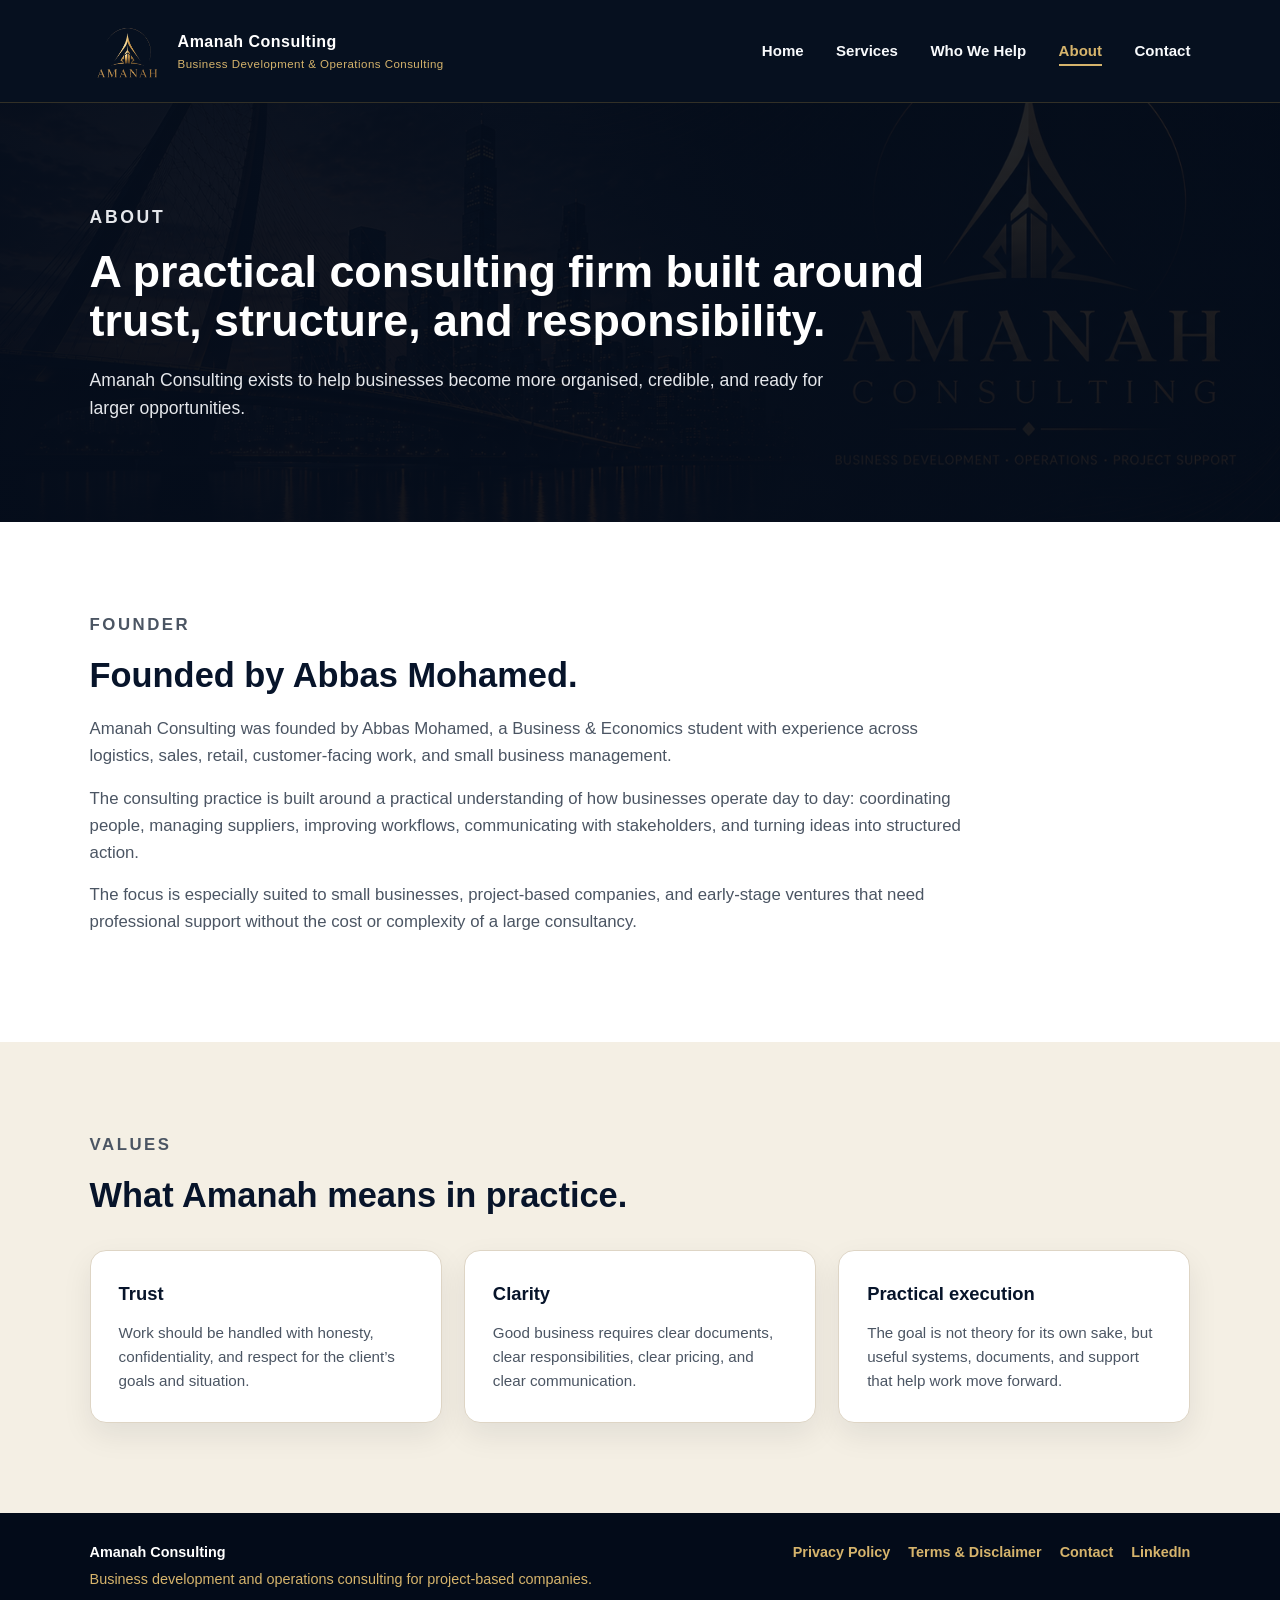
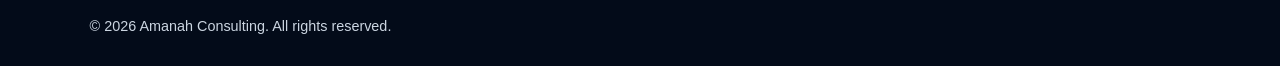
==== commit 19c112c0: "Add files via upload" ====
--- a/about.html
+++ b/about.html
@@ -17,7 +17,7 @@
 
 <header class="navbar">
   <a href="index.html" class="brand" aria-label="Amanah Consulting home">
-    <img src="assets/logo.jpeg" alt="Amanah Consulting logo" class="nav-logo" />
+    <img src="assets/logo.png" alt="Amanah Consulting logo" class="nav-logo" />
 
     <div class="brand-text">
       <span>Amanah Consulting</span>
@@ -110,7 +110,7 @@
     <a href="privacy.html">Privacy Policy</a>
     <a href="terms.html">Terms & Disclaimer</a>
     <a href="contact.html">Contact</a>
-    <a href="https://www.linkedin.com/in/abas-mohamed-03a76428b" target="_blank">LinkedIn</a>
+    <a href="https://www.linkedin.com/in/abbas-mohamed-03a76428b" target="_blank">LinkedIn</a>
   </div>
 
   <p>© 2026 Amanah Consulting. All rights reserved.</p>
